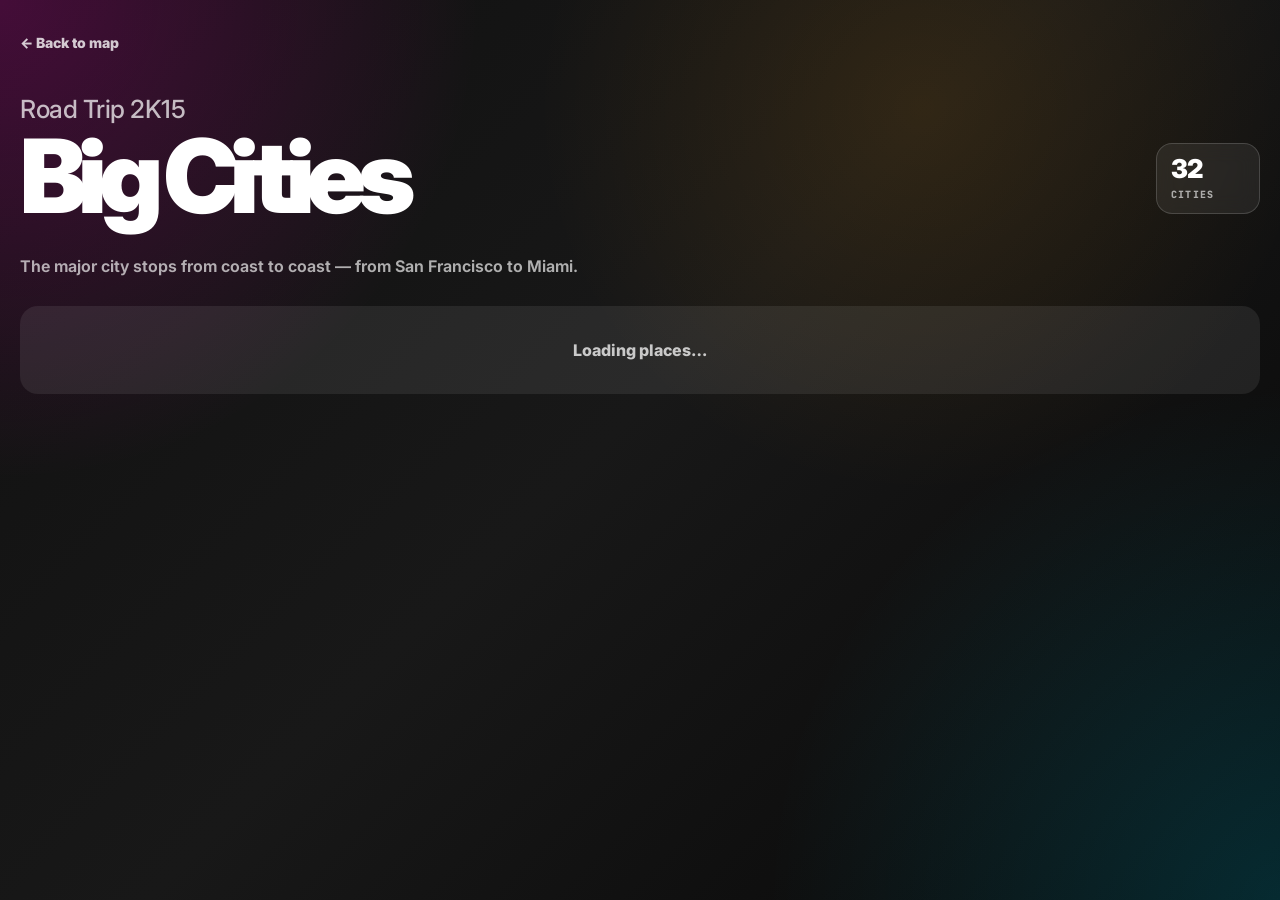
==== cities.html @ b06fc472 "Add files via upload" ====
<!DOCTYPE html>
<html lang="en">
<head>
  <meta charset="UTF-8" />
  <meta name="viewport" content="width=device-width, initial-scale=1.0" />

  <title>Big Cities · RT2K15</title>

  <link rel="preconnect" href="https://fonts.googleapis.com">
  <link rel="preconnect" href="https://fonts.gstatic.com" crossorigin>
  <link
    href="https://fonts.googleapis.com/css2?family=Inter:wght@400;500;600;700;800;900&family=JetBrains+Mono:wght@500;600;700;800&display=swap"
    rel="stylesheet"
  >

  <link rel="stylesheet" href="places.css" />
</head>

<body data-place-type="city" data-page-title="Big Cities">
  <div class="places-page">
    <header class="places-hero">
      <nav class="places-nav">
        <a class="back-link" href="index.html">← Back to map</a>
      </nav>

      <div class="places-hero-main">
        <div>
          <p class="eyebrow">Road Trip 2K15</p>
          <h1>Big Cities</h1>
        </div>

        <div class="places-summary" aria-label="Page summary">
          <div class="summary-card">
            <span class="summary-value" id="place-total">32</span>
            <span class="summary-label">Cities</span>
          </div>
        </div>
      </div>
    </header>

    <main class="places-main">
      <section class="places-intro">
        <p>
          The major city stops from coast to coast — from San Francisco to Miami.
        </p>
      </section>

      <section class="places-grid" id="places-grid" aria-live="polite">
        <div class="empty-state">Loading places…</div>
      </section>
    </main>
  </div>

  <div class="gallery-modal" id="gallery-modal" aria-hidden="true">
    <div class="gallery-backdrop" data-gallery-close></div>

    <section class="gallery-panel" role="dialog" aria-modal="true" aria-labelledby="gallery-title">
      <button class="gallery-close" type="button" data-gallery-close aria-label="Close gallery">×</button>

      <div class="gallery-image-wrap">
        <button class="gallery-arrow gallery-prev" type="button" id="gallery-prev" aria-label="Previous photo">‹</button>

        <div class="gallery-photo-frame">
          <img class="gallery-image" id="gallery-image" alt="" />
          <div class="gallery-placeholder" id="gallery-placeholder">
            <span>No photo found yet</span>
          </div>
        </div>

        <button class="gallery-arrow gallery-next" type="button" id="gallery-next" aria-label="Next photo">›</button>
      </div>

      <footer class="gallery-caption-bar">
        <div>
          <p class="gallery-kicker" id="gallery-meta">Road Trip 2K15</p>
          <h2 id="gallery-title">Place</h2>
          <p id="gallery-caption">Add photos to this folder to build the gallery.</p>
        </div>

        <div class="gallery-count" id="gallery-count">1 / 1</div>
      </footer>
    </section>
  </div>

  <script src="js/places.js"></script>
</body>
</html>
---- places.css ----
:root {
  --ink: #ffffff;
  --muted: rgba(255, 255, 255, 0.68);
  --soft: rgba(255, 255, 255, 0.10);
  --line: rgba(255, 255, 255, 0.16);
  --accent: #ff00c8;
  --accent-2: #00d9ff;
  --accent-3: #ff9d00;
  --panel: rgba(18, 18, 18, 0.82);
}

* {
  box-sizing: border-box;
}

html {
  scroll-behavior: smooth;
}

body {
  margin: 0;
  min-height: 100vh;
  font-family: "Inter", system-ui, -apple-system, BlinkMacSystemFont, sans-serif;
  color: var(--ink);
  background:
    radial-gradient(circle at top left, rgba(255, 0, 200, 0.22), transparent 30rem),
    radial-gradient(circle at bottom right, rgba(0, 217, 255, 0.17), transparent 32rem),
    radial-gradient(circle at 72% 12%, rgba(255, 157, 0, 0.11), transparent 24rem),
    linear-gradient(135deg, #101010 0%, #181818 48%, #070707 100%);
}

body.gallery-open {
  overflow: hidden;
}

.places-page {
  width: min(1240px, calc(100% - 40px));
  margin: 0 auto;
  padding: 24px 0 64px;
}

.places-hero {
  padding: 8px 0 22px;
}

.places-nav {
  margin-bottom: 42px;
}

.back-link {
  display: inline-flex;
  align-items: center;
  color: rgba(255, 255, 255, 0.78);
  text-decoration: none;
  font-size: 14px;
  font-weight: 850;
}

.back-link:hover {
  color: #fff;
}

.places-hero-main {
  display: flex;
  align-items: flex-end;
  justify-content: space-between;
  gap: 32px;
}

.eyebrow {
  margin: 0 0 8px;
  color: rgba(255, 255, 255, 0.72);
  font-size: clamp(17px, 2vw, 25px);
  font-weight: 500;
  letter-spacing: -0.02em;
}

.places-hero h1 {
  margin: 0;
  font-size: clamp(54px, 8vw, 104px);
  line-height: 0.86;
  letter-spacing: -0.085em;
  font-weight: 950;
}

.places-summary {
  display: flex;
  gap: 10px;
  flex: 0 0 auto;
  margin-bottom: 6px;
}

.summary-card {
  min-width: 104px;
  padding: 12px 14px;
  border: 1px solid rgba(255, 255, 255, 0.16);
  border-radius: 16px;
  background: rgba(255, 255, 255, 0.07);
  backdrop-filter: blur(10px);
}

.summary-value {
  display: block;
  font-size: 26px;
  line-height: 1;
  font-weight: 900;
  letter-spacing: -0.05em;
}

.summary-label {
  display: block;
  margin-top: 6px;
  font-family: "JetBrains Mono", monospace;
  font-size: 10px;
  font-weight: 800;
  letter-spacing: 0.12em;
  text-transform: uppercase;
  color: rgba(255, 255, 255, 0.62);
}

.places-main {
  margin-top: 12px;
}

.places-intro {
  max-width: 680px;
  margin: 0 0 24px;
}

.places-intro p {
  margin: 0;
  color: rgba(255, 255, 255, 0.66);
  font-size: 16px;
  line-height: 1.5;
  font-weight: 650;
}

.places-grid {
  display: grid;
  grid-template-columns: repeat(auto-fill, minmax(245px, 1fr));
  gap: 20px;
  padding-top: 4px;
}

.place-tile {
  position: relative;
  min-height: 270px;
  border: 1px solid rgba(255, 255, 255, 0.18);
  border-radius: 24px;
  overflow: hidden;
  color: #fff;
  background:
    radial-gradient(circle at 20% 18%, rgba(255, 255, 255, 0.16), transparent 24%),
    linear-gradient(135deg, rgba(255, 0, 200, 0.30), rgba(0, 217, 255, 0.16)),
    #151515;
  box-shadow:
    0 18px 45px rgba(0, 0, 0, 0.35),
    0 0 0 1px rgba(255, 255, 255, 0.04),
    inset 0 0 0 1px rgba(255, 255, 255, 0.08);
  cursor: pointer;
  transform: rotate(var(--tilt, 0deg));
  transition:
    transform 0.20s ease,
    box-shadow 0.20s ease,
    border-color 0.20s ease;
}

.place-tile:hover,
.place-tile:focus-visible {
  transform: rotate(0deg) translateY(-5px);
  border-color: rgba(255, 255, 255, 0.34);
  box-shadow:
    0 24px 60px rgba(0, 0, 0, 0.48),
    0 0 26px rgba(255, 0, 200, 0.16),
    0 0 34px rgba(0, 217, 255, 0.10);
  outline: none;
}

.place-tile::before {
  content: "";
  position: absolute;
  inset: 0;
  z-index: 1;
  background:
    linear-gradient(180deg, rgba(0, 0, 0, 0.03) 0%, rgba(0, 0, 0, 0.18) 42%, rgba(0, 0, 0, 0.82) 100%),
    radial-gradient(circle at top right, rgba(255, 255, 255, 0.18), transparent 35%);
  pointer-events: none;
}

.place-tile::after {
  content: "";
  position: absolute;
  inset: 0;
  z-index: 2;
  opacity: 0.16;
  background-image:
    linear-gradient(90deg, rgba(255, 255, 255, 0.08) 1px, transparent 1px),
    linear-gradient(0deg, rgba(255, 255, 255, 0.06) 1px, transparent 1px);
  background-size: 9px 9px;
  mix-blend-mode: overlay;
  pointer-events: none;
}

.place-tile-image {
  position: absolute;
  inset: 0;
  width: 100%;
  height: 100%;
  object-fit: cover;
  transform: scale(1.02);
  transition: transform 0.28s ease, opacity 0.2s ease;
}

.place-tile:hover .place-tile-image,
.place-tile:focus-visible .place-tile-image {
  transform: scale(1.08);
}

.place-tile-image.is-hidden {
  display: none;
}

.place-tile-content {
  position: relative;
  z-index: 3;
  min-height: 270px;
  display: flex;
  flex-direction: column;
  justify-content: flex-end;
  align-items: flex-start;
  padding: 18px;
  text-align: left;
}

.place-type-pill {
  position: absolute;
  top: 16px;
  left: 16px;
  display: inline-flex;
  align-items: center;
  min-height: 27px;
  border: 1px solid rgba(255, 255, 255, 0.28);
  border-radius: 999px;
  padding: 7px 10px 6px;
  font-family: "JetBrains Mono", monospace;
  font-size: 9px;
  font-weight: 900;
  letter-spacing: 0.12em;
  text-transform: uppercase;
  background: rgba(0, 0, 0, 0.34);
  backdrop-filter: blur(8px);
}

.place-photo-count {
  position: absolute;
  top: 16px;
  right: 16px;
  display: inline-flex;
  align-items: center;
  min-height: 27px;
  border-radius: 999px;
  padding: 7px 10px 6px;
  font-family: "JetBrains Mono", monospace;
  font-size: 9px;
  font-weight: 900;
  letter-spacing: 0.08em;
  text-transform: uppercase;
  background: rgba(255, 255, 255, 0.14);
  backdrop-filter: blur(8px);
}

.place-tile h2 {
  margin: 0;
  font-size: clamp(26px, 3.3vw, 38px);
  line-height: 0.92;
  letter-spacing: -0.075em;
  font-weight: 950;
  text-shadow: 0 2px 18px rgba(0, 0, 0, 0.34);
}

.place-location {
  margin: 10px 0 0;
  color: rgba(255, 255, 255, 0.74);
  font-size: 13px;
  line-height: 1.35;
  font-weight: 800;
}

.place-note {
  margin: 8px 0 0;
  max-width: 92%;
  color: rgba(255, 255, 255, 0.58);
  font-size: 12px;
  line-height: 1.35;
  font-weight: 700;
}

.empty-state {
  grid-column: 1 / -1;
  padding: 34px;
  border-radius: 18px;
  background: rgba(255, 255, 255, 0.08);
  color: rgba(255, 255, 255, 0.75);
  text-align: center;
  font-weight: 800;
}

.gallery-modal {
  position: fixed;
  inset: 0;
  z-index: 5000;
  display: none;
  align-items: center;
  justify-content: center;
  padding: 22px;
}

.gallery-modal.open {
  display: flex;
}

.gallery-backdrop {
  position: absolute;
  inset: 0;
  background:
    radial-gradient(circle at top left, rgba(255, 0, 200, 0.18), transparent 28rem),
    radial-gradient(circle at bottom right, rgba(0, 217, 255, 0.14), transparent 30rem),
    rgba(0, 0, 0, 0.86);
  backdrop-filter: blur(14px);
}

.gallery-panel {
  position: relative;
  z-index: 1;
  width: min(1120px, 100%);
  max-height: calc(100dvh - 44px);
  border: 1px solid rgba(255, 255, 255, 0.18);
  border-radius: 26px;
  overflow: hidden;
  background: rgba(13, 13, 13, 0.90);
  box-shadow:
    0 28px 90px rgba(0, 0, 0, 0.60),
    0 0 40px rgba(255, 0, 200, 0.12),
    0 0 42px rgba(0, 217, 255, 0.08);
}

.gallery-close {
  position: absolute;
  top: 14px;
  right: 14px;
  z-index: 5;
  width: 42px;
  height: 42px;
  border: 1px solid rgba(255, 255, 255, 0.22);
  border-radius: 999px;
  background: rgba(0, 0, 0, 0.42);
  color: #fff;
  font-size: 30px;
  line-height: 1;
  cursor: pointer;
  backdrop-filter: blur(8px);
}

.gallery-close:hover {
  background: var(--accent);
  border-color: var(--accent);
}

.gallery-image-wrap {
  position: relative;
  min-height: min(68dvh, 720px);
  display: grid;
  grid-template-columns: 72px minmax(0, 1fr) 72px;
  align-items: center;
  background:
    radial-gradient(circle at 30% 20%, rgba(255, 255, 255, 0.07), transparent 30%),
    #050505;
}

.gallery-photo-frame {
  position: relative;
  width: 100%;
  height: min(68dvh, 720px);
  display: flex;
  align-items: center;
  justify-content: center;
  overflow: hidden;
}

.gallery-image {
  max-width: 100%;
  max-height: 100%;
  width: auto;
  height: auto;
  object-fit: contain;
  display: block;
}

.gallery-image.is-hidden {
  display: none;
}

.gallery-placeholder {
  position: absolute;
  inset: 18px;
  display: none;
  align-items: center;
  justify-content: center;
  border: 1px dashed rgba(255, 255, 255, 0.22);
  border-radius: 20px;
  color: rgba(255, 255, 255, 0.58);
  font-weight: 900;
  text-align: center;
  background:
    radial-gradient(circle at 20% 20%, rgba(255, 0, 200, 0.16), transparent 28%),
    radial-gradient(circle at 80% 80%, rgba(0, 217, 255, 0.14), transparent 28%),
    rgba(255, 255, 255, 0.04);
}

.gallery-placeholder.show {
  display: flex;
}

.gallery-arrow {
  position: relative;
  z-index: 3;
  justify-self: center;
  width: 46px;
  height: 46px;
  border: 1px solid rgba(255, 255, 255, 0.20);
  border-radius: 999px;
  background: rgba(255, 255, 255, 0.08);
  color: #fff;
  font-size: 42px;
  line-height: 0.8;
  cursor: pointer;
  backdrop-filter: blur(8px);
}

.gallery-arrow:hover {
  background: rgba(255, 255, 255, 0.18);
}

.gallery-arrow:disabled {
  opacity: 0.24;
  cursor: default;
}

.gallery-caption-bar {
  display: flex;
  justify-content: space-between;
  gap: 22px;
  padding: 18px 22px 20px;
  border-top: 1px solid rgba(255, 255, 255, 0.12);
  background:
    linear-gradient(90deg, rgba(255, 0, 200, 0.08), rgba(0, 217, 255, 0.06)),
    rgba(255, 255, 255, 0.045);
}

.gallery-kicker {
  margin: 0 0 6px;
  font-family: "JetBrains Mono", monospace;
  color: rgba(255, 255, 255, 0.52);
  font-size: 10px;
  font-weight: 900;
  letter-spacing: 0.12em;
  text-transform: uppercase;
}

.gallery-caption-bar h2 {
  margin: 0;
  font-size: clamp(28px, 4vw, 46px);
  line-height: 0.92;
  letter-spacing: -0.075em;
  font-weight: 950;
}

.gallery-caption-bar p:last-child {
  margin: 9px 0 0;
  color: rgba(255, 255, 255, 0.66);
  font-size: 14px;
  line-height: 1.4;
  font-weight: 700;
}

.gallery-count {
  flex: 0 0 auto;
  align-self: flex-start;
  border: 1px solid rgba(255, 255, 255, 0.18);
  border-radius: 999px;
  padding: 9px 12px;
  font-family: "JetBrains Mono", monospace;
  font-size: 11px;
  font-weight: 900;
  color: rgba(255, 255, 255, 0.72);
  background: rgba(255, 255, 255, 0.06);
}

@media (max-width: 820px) {
  .places-page {
    width: calc(100% - 24px);
    padding: 18px 0 44px;
  }

  .places-hero {
    padding-top: 4px;
    padding-bottom: 14px;
  }

  .places-nav {
    margin-bottom: 34px;
  }

  .places-hero-main {
    display: block;
  }

  .eyebrow {
    margin-bottom: 6px;
    font-size: 20px;
  }

  .places-hero h1 {
    font-size: 50px;
    line-height: 0.88;
    letter-spacing: -0.085em;
  }

  .places-summary {
    margin-top: 14px;
    margin-bottom: 0;
  }

  .summary-card {
    min-width: 82px;
    padding: 9px 11px;
    border-radius: 13px;
  }

  .summary-value {
    font-size: 23px;
  }

  .summary-label {
    margin-top: 5px;
    font-size: 9px;
  }

  .places-intro {
    margin-bottom: 18px;
  }

  .places-intro p {
    font-size: 14px;
  }

  .places-grid {
    grid-template-columns: 1fr;
    gap: 16px;
  }

  .place-tile {
    min-height: 230px;
    border-radius: 20px;
    transform: none !important;
  }

  .place-tile:hover,
  .place-tile:focus-visible {
    transform: translateY(-3px) !important;
  }

  .place-tile-content {
    min-height: 230px;
    padding: 16px;
  }

  .place-tile h2 {
    font-size: 34px;
  }

  .gallery-modal {
    padding: 10px;
  }

  .gallery-panel {
    max-height: calc(100dvh - 20px);
    border-radius: 20px;
  }

  .gallery-image-wrap {
    min-height: 60dvh;
    grid-template-columns: 48px minmax(0, 1fr) 48px;
  }

  .gallery-photo-frame {
    height: 60dvh;
  }

  .gallery-arrow {
    width: 38px;
    height: 38px;
    font-size: 34px;
  }

  .gallery-close {
    top: 10px;
    right: 10px;
    width: 38px;
    height: 38px;
    font-size: 28px;
  }

  .gallery-caption-bar {
    padding: 15px 16px 17px;
  }

  .gallery-caption-bar h2 {
    font-size: 32px;
  }

  .gallery-caption-bar p:last-child {
    font-size: 13px;
  }
}
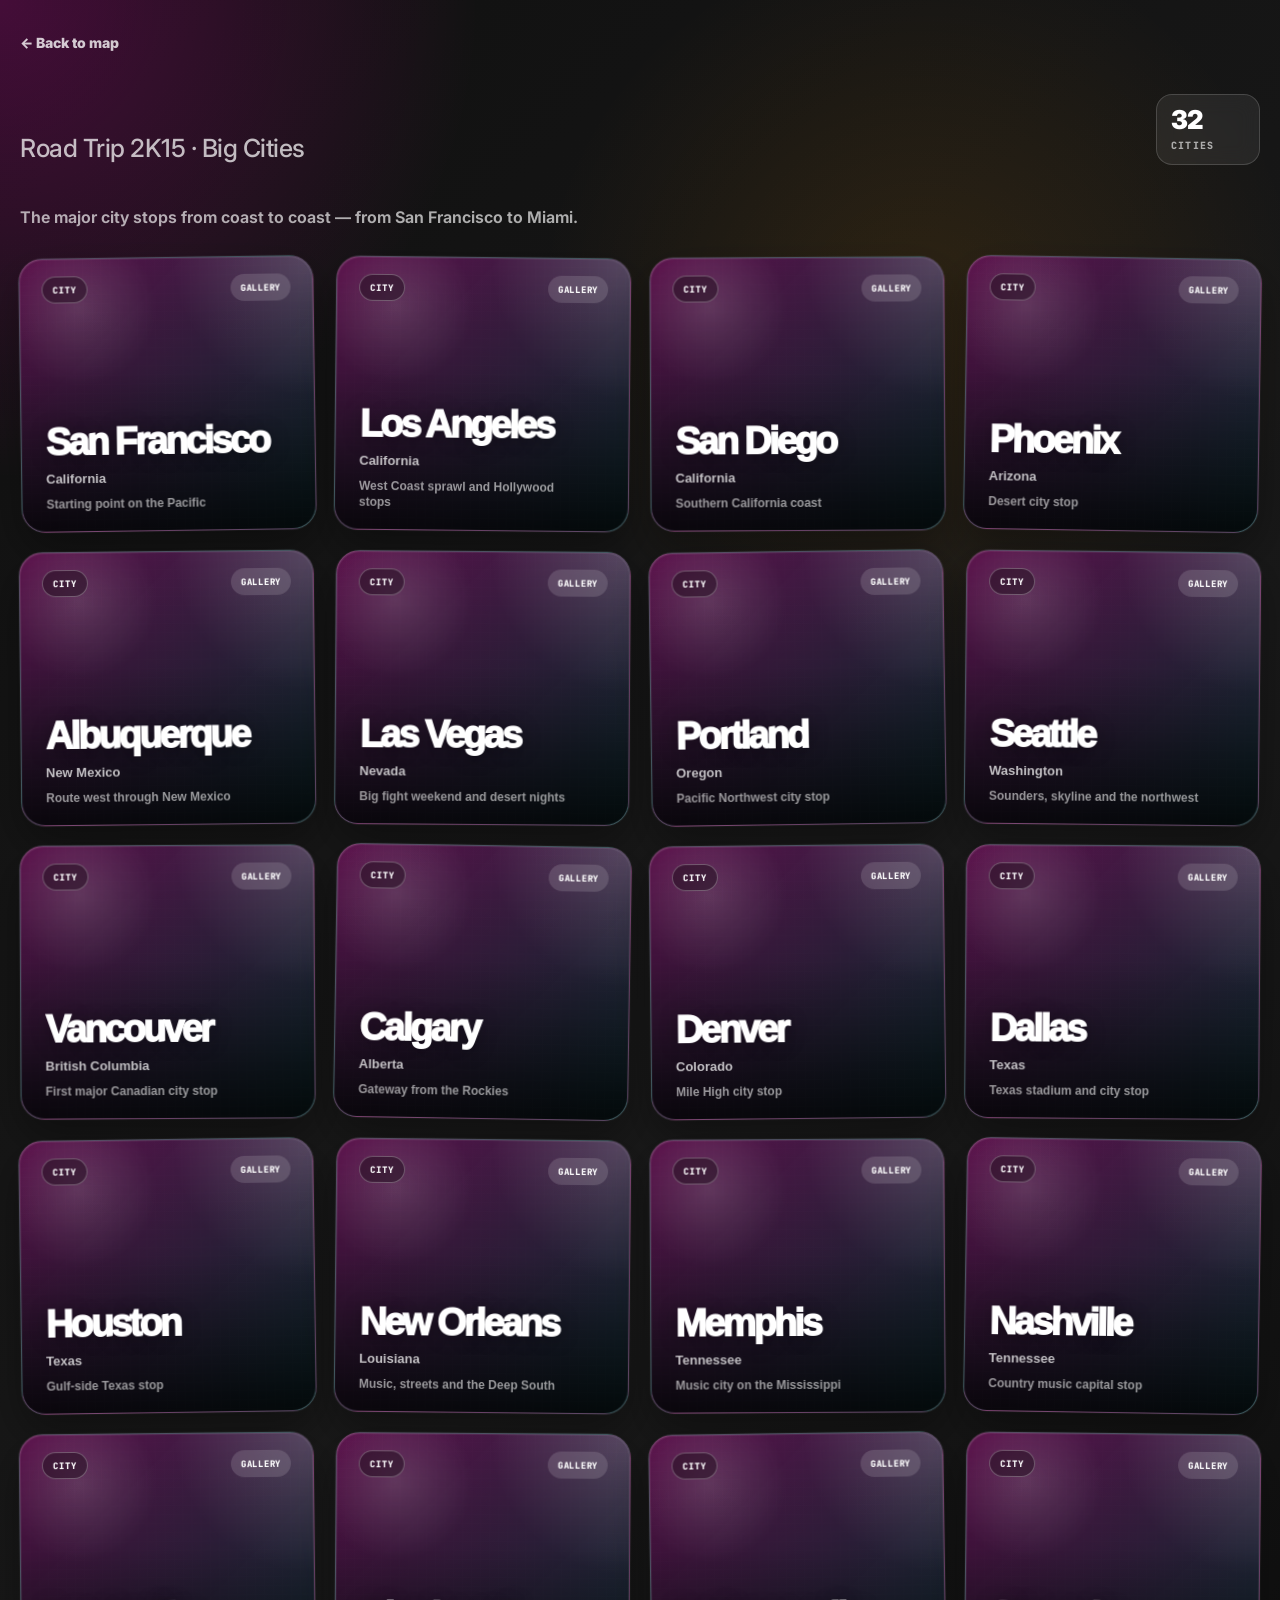
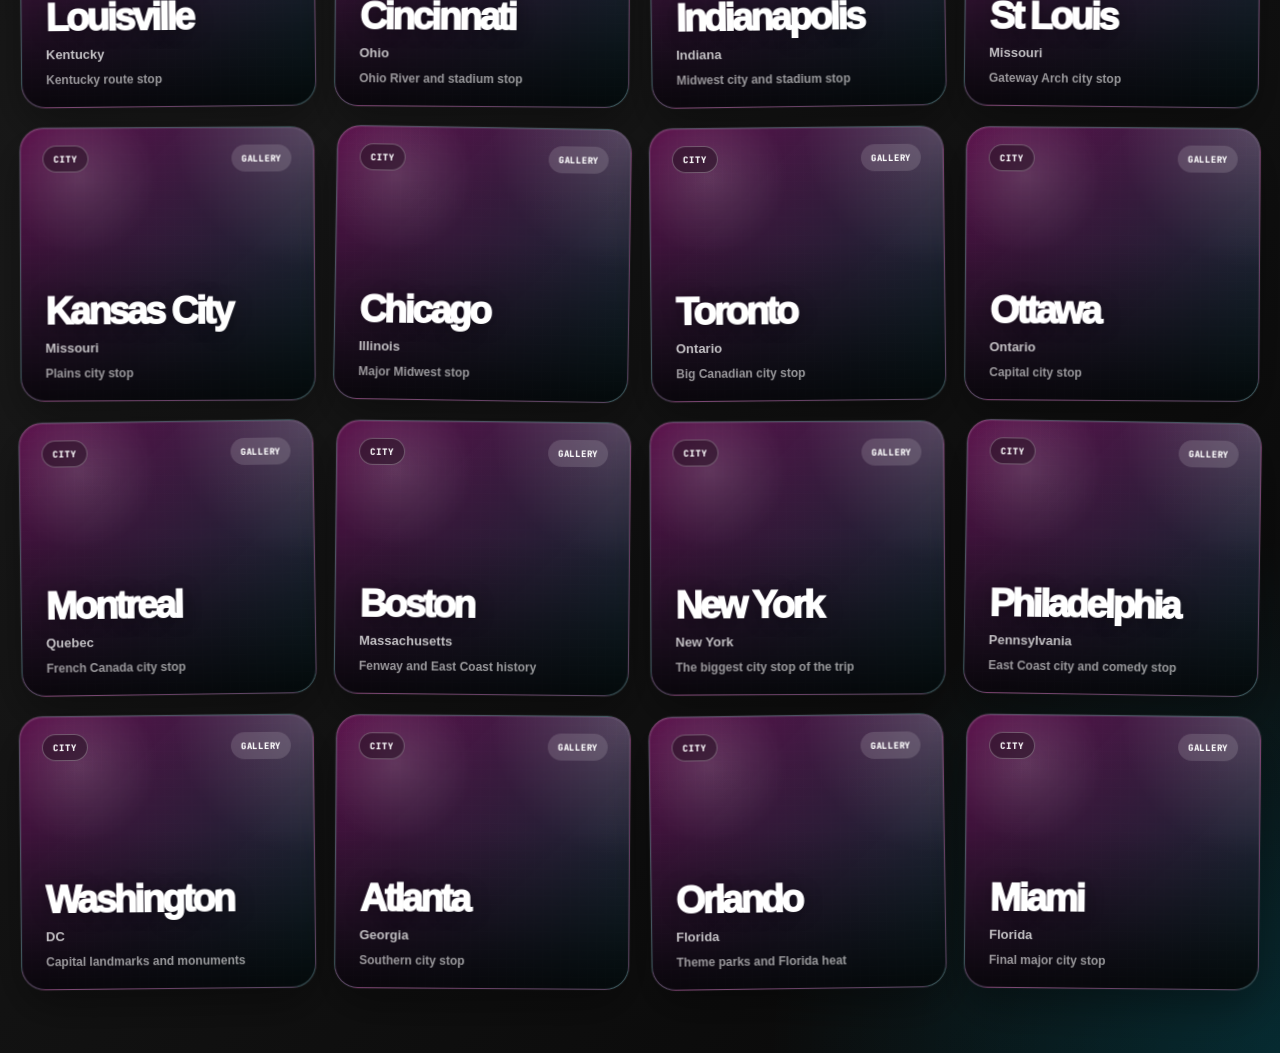
==== commit 8370ff4a: "Update cities.html" ====
--- a/cities.html
+++ b/cities.html
@@ -24,10 +24,9 @@
       </nav>
 
       <div class="places-hero-main">
-        <div>
-          <p class="eyebrow">Road Trip 2K15</p>
-          <h1>Big Cities</h1>
-        </div>
+<div>
+  <p class="eyebrow compact-page-title">Road Trip 2K15 · Big Cities</p>
+</div>
 
         <div class="places-summary" aria-label="Page summary">
           <div class="summary-card">
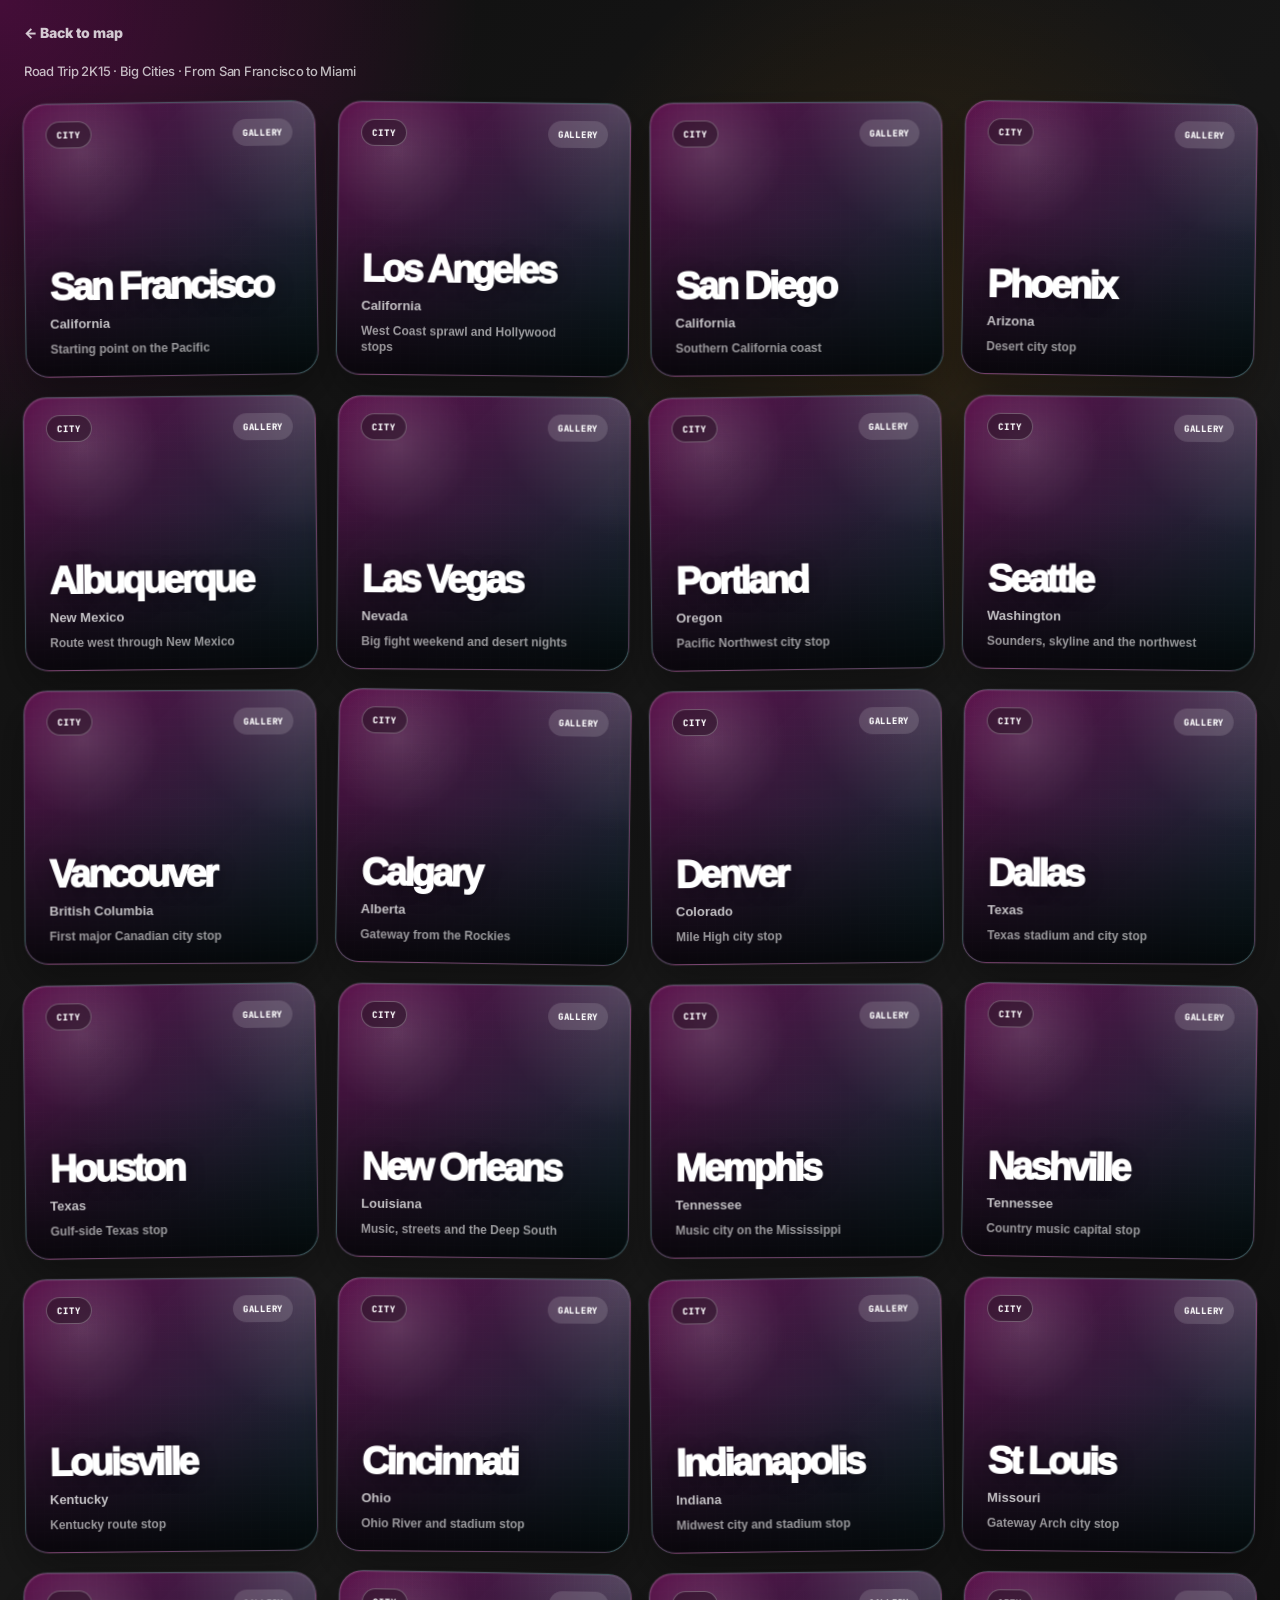
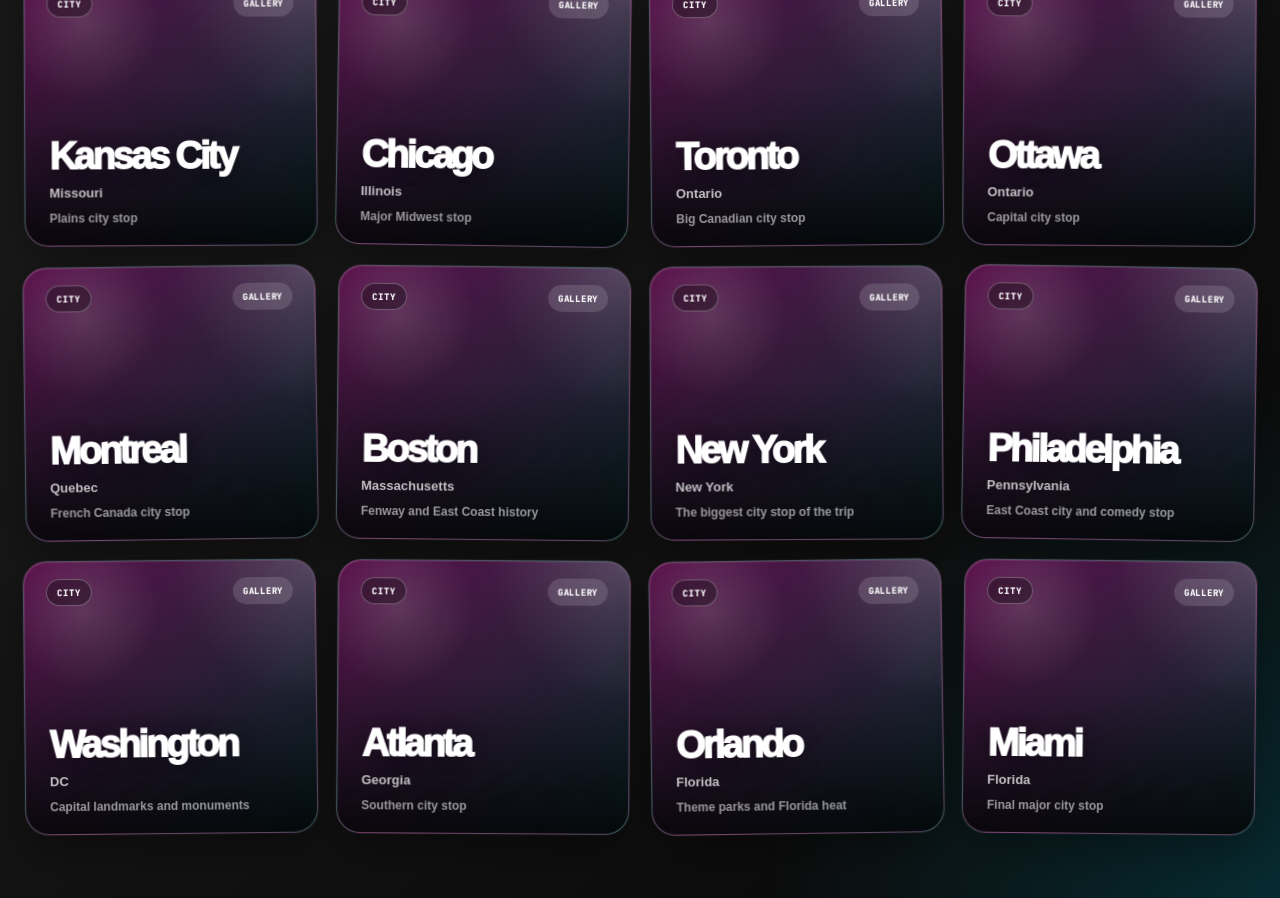
==== commit 695f5ed1: "Update cities.html" ====
--- a/cities.html
+++ b/cities.html
@@ -25,7 +25,9 @@
 
       <div class="places-hero-main">
 <div>
-  <p class="eyebrow compact-page-title">Road Trip 2K15 · Big Cities</p>
+<p class="eyebrow compact-page-title">
+  Road Trip 2K15 · Big Cities · From San Francisco to Miami
+</p>
 </div>
 
         <div class="places-summary" aria-label="Page summary">
@@ -38,12 +40,6 @@
     </header>
 
     <main class="places-main">
-      <section class="places-intro">
-        <p>
-          The major city stops from coast to coast — from San Francisco to Miami.
-        </p>
-      </section>
-
       <section class="places-grid" id="places-grid" aria-live="polite">
         <div class="empty-state">Loading places…</div>
       </section>
--- a/places.css
+++ b/places.css
@@ -623,3 +623,54 @@
     font-size: 13px;
   }
 }
+
+/* Places pages: compact desktop header so tiles start higher */
+
+@media (min-width: 701px) {
+  .places-page {
+    width: min(1260px, calc(100% - 48px));
+    padding-top: 22px;
+  }
+
+  .places-hero {
+    padding: 0 0 10px;
+  }
+
+  .places-nav {
+    margin-bottom: 22px;
+  }
+
+  .places-hero-main {
+    align-items: center;
+  }
+
+  .compact-page-title {
+    font-size: 13px;
+    line-height: 1.2;
+  }
+
+  /* The 13 places / 32 cities box is now clutter */
+  .places-summary {
+    display: none;
+  }
+
+  .places-main {
+    margin-top: 0;
+  }
+
+  .places-intro {
+    margin: 0 0 18px;
+    max-width: none;
+  }
+
+  .places-intro p {
+    font-size: 14px;
+    line-height: 1.35;
+    font-weight: 700;
+    color: rgba(255,255,255,0.62);
+  }
+
+  .place-grid {
+    gap: 18px;
+  }
+}
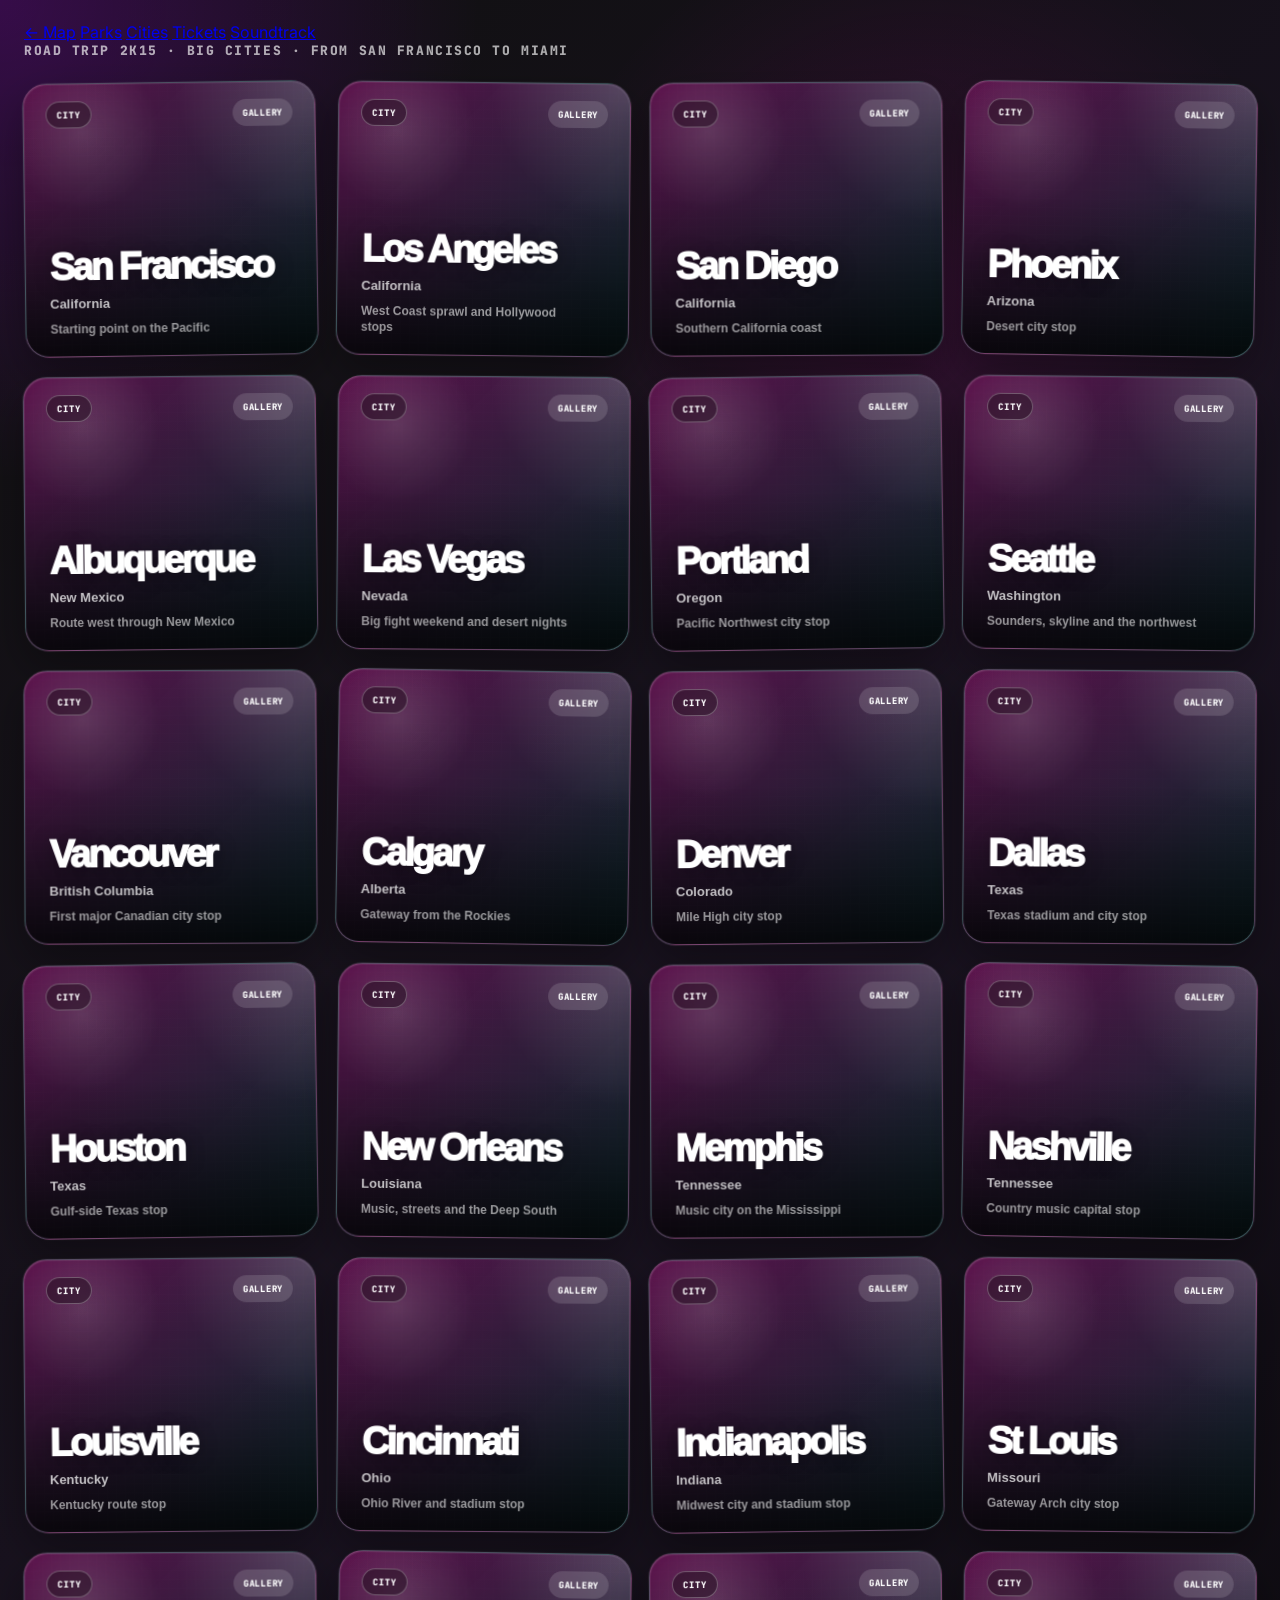
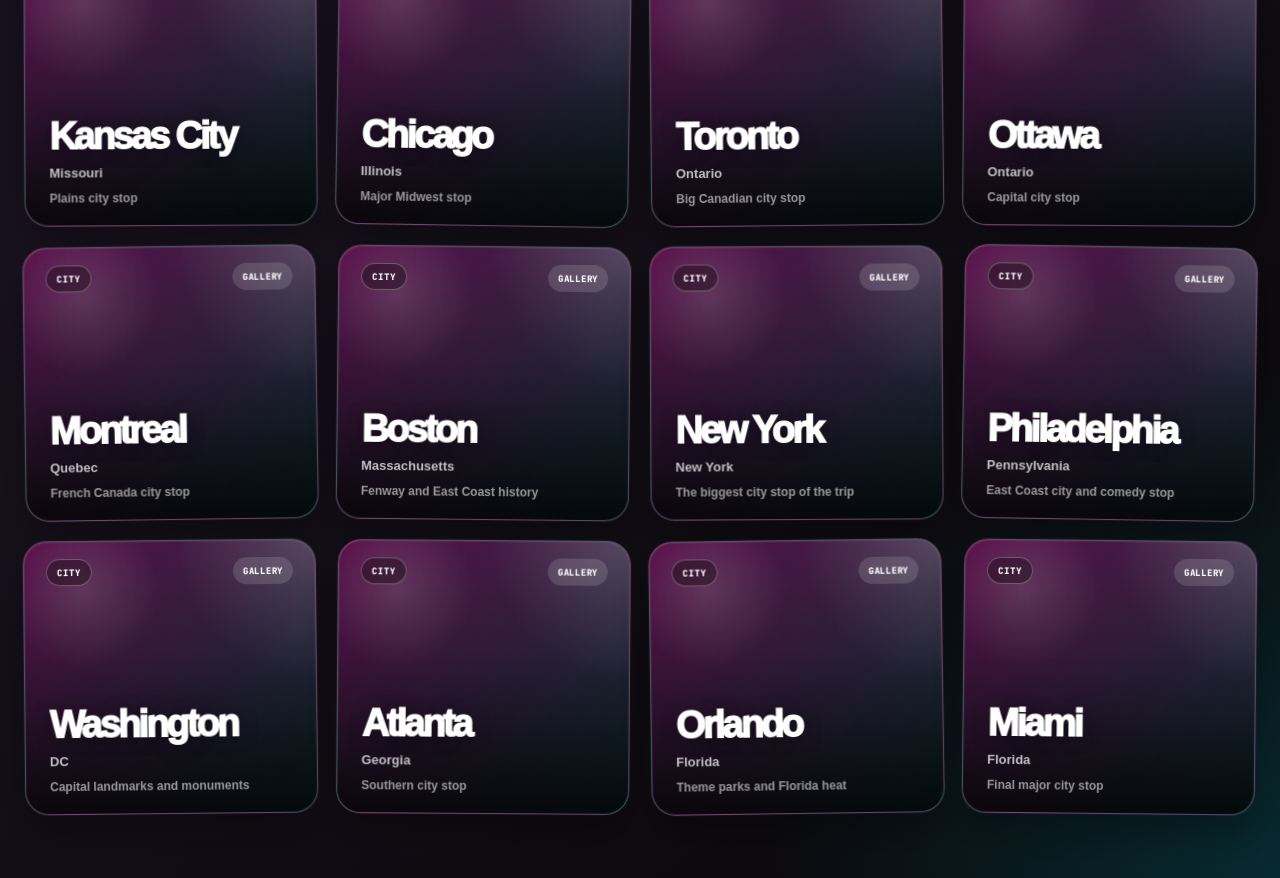
==== commit 8a73ea4f: "Update cities.html" ====
--- a/cities.html
+++ b/cities.html
@@ -19,9 +19,13 @@
 <body data-place-type="city" data-page-title="Big Cities">
   <div class="places-page">
     <header class="places-hero">
-      <nav class="places-nav">
-        <a class="back-link" href="index.html">← Back to map</a>
-      </nav>
+<nav class="section-nav" aria-label="Road Trip sections">
+  <a class="section-nav-link" href="index.html">← Map</a>
+  <a class="section-nav-link" href="parks.html">Parks</a>
+  <a class="section-nav-link active" href="cities.html">Cities</a>
+  <a class="section-nav-link" href="events.html">Tickets</a>
+  <a class="section-nav-link" href="soundtrack.html">Soundtrack</a>
+</nav>
 
       <div class="places-hero-main">
 <div>
--- a/places.css
+++ b/places.css
@@ -674,3 +674,134 @@
     gap: 18px;
   }
 }
+
+/* Places pages: single-line compact header */
+
+.places-intro {
+  display: none;
+}
+
+.compact-page-title {
+  max-width: 100%;
+  margin: 0 0 14px;
+  font-family: "JetBrains Mono", monospace;
+  font-size: 13px;
+  font-weight: 900;
+  letter-spacing: 0.12em;
+  line-height: 1.35;
+  text-transform: uppercase;
+  color: rgba(255,255,255,0.66);
+}
+
+@media (min-width: 701px) {
+  .places-nav {
+    margin-bottom: 24px;
+  }
+
+  .places-hero {
+    padding-bottom: 4px;
+  }
+
+  .places-main {
+    margin-top: 0;
+  }
+
+  .place-grid {
+    margin-top: 0;
+  }
+}
+
+@media (max-width: 700px) {
+  .compact-page-title {
+    font-size: 10px;
+    letter-spacing: 0.1em;
+  }
+}
+
+/* Page-specific colour themes */
+
+/* Parks & Nature: green / earthy theme */
+body[data-place-type="park"],
+body[data-page="parks"] {
+  --accent: #27e36f;
+  --accent-2: #9cff6a;
+  --accent-3: #f0c85a;
+
+  background:
+    radial-gradient(circle at top left, rgba(39, 227, 111, 0.24), transparent 30rem),
+    radial-gradient(circle at bottom right, rgba(156, 255, 106, 0.16), transparent 32rem),
+    radial-gradient(circle at 72% 12%, rgba(240, 200, 90, 0.10), transparent 24rem),
+    linear-gradient(135deg, #07120b 0%, #122016 48%, #050805 100%);
+}
+
+body[data-place-type="park"] .place-tile,
+body[data-page="parks"] .place-tile {
+  background:
+    radial-gradient(circle at 20% 18%, rgba(255, 255, 255, 0.14), transparent 24%),
+    linear-gradient(135deg, rgba(39, 227, 111, 0.28), rgba(156, 255, 106, 0.14)),
+    #101810;
+}
+
+body[data-place-type="park"] .place-tile:hover,
+body[data-place-type="park"] .place-tile:focus-visible,
+body[data-page="parks"] .place-tile:hover,
+body[data-page="parks"] .place-tile:focus-visible {
+  box-shadow:
+    0 24px 60px rgba(0, 0, 0, 0.48),
+    0 0 26px rgba(39, 227, 111, 0.18),
+    0 0 34px rgba(156, 255, 106, 0.12);
+}
+
+body[data-place-type="park"] .place-type-pill,
+body[data-page="parks"] .place-type-pill {
+  border-color: rgba(156, 255, 106, 0.32);
+  background: rgba(10, 54, 24, 0.46);
+}
+
+body[data-place-type="park"] .gallery-backdrop,
+body[data-page="parks"] .gallery-backdrop {
+  background:
+    radial-gradient(circle at top left, rgba(39, 227, 111, 0.18), transparent 28rem),
+    radial-gradient(circle at bottom right, rgba(156, 255, 106, 0.13), transparent 30rem),
+    rgba(0, 0, 0, 0.86);
+}
+
+body[data-place-type="park"] .gallery-panel,
+body[data-page="parks"] .gallery-panel {
+  box-shadow:
+    0 28px 90px rgba(0, 0, 0, 0.60),
+    0 0 40px rgba(39, 227, 111, 0.13),
+    0 0 42px rgba(156, 255, 106, 0.08);
+}
+
+body[data-place-type="park"] .gallery-close:hover,
+body[data-page="parks"] .gallery-close:hover {
+  background: #27e36f;
+  border-color: #27e36f;
+  color: #07120b;
+}
+
+
+/* Big Cities: keep purple / neon city theme */
+body[data-place-type="city"],
+body[data-page="cities"] {
+  --accent: #b000ff;
+  --accent-2: #00d9ff;
+  --accent-3: #ff00c8;
+
+  background:
+    radial-gradient(circle at top left, rgba(176, 0, 255, 0.24), transparent 30rem),
+    radial-gradient(circle at bottom right, rgba(0, 217, 255, 0.17), transparent 32rem),
+    radial-gradient(circle at 72% 12%, rgba(255, 0, 200, 0.12), transparent 24rem),
+    linear-gradient(135deg, #101010 0%, #18111f 48%, #070707 100%);
+}
+
+body[data-place-type="city"] .place-tile:hover,
+body[data-place-type="city"] .place-tile:focus-visible,
+body[data-page="cities"] .place-tile:hover,
+body[data-page="cities"] .place-tile:focus-visible {
+  box-shadow:
+    0 24px 60px rgba(0, 0, 0, 0.48),
+    0 0 26px rgba(176, 0, 255, 0.18),
+    0 0 34px rgba(0, 217, 255, 0.10);
+}
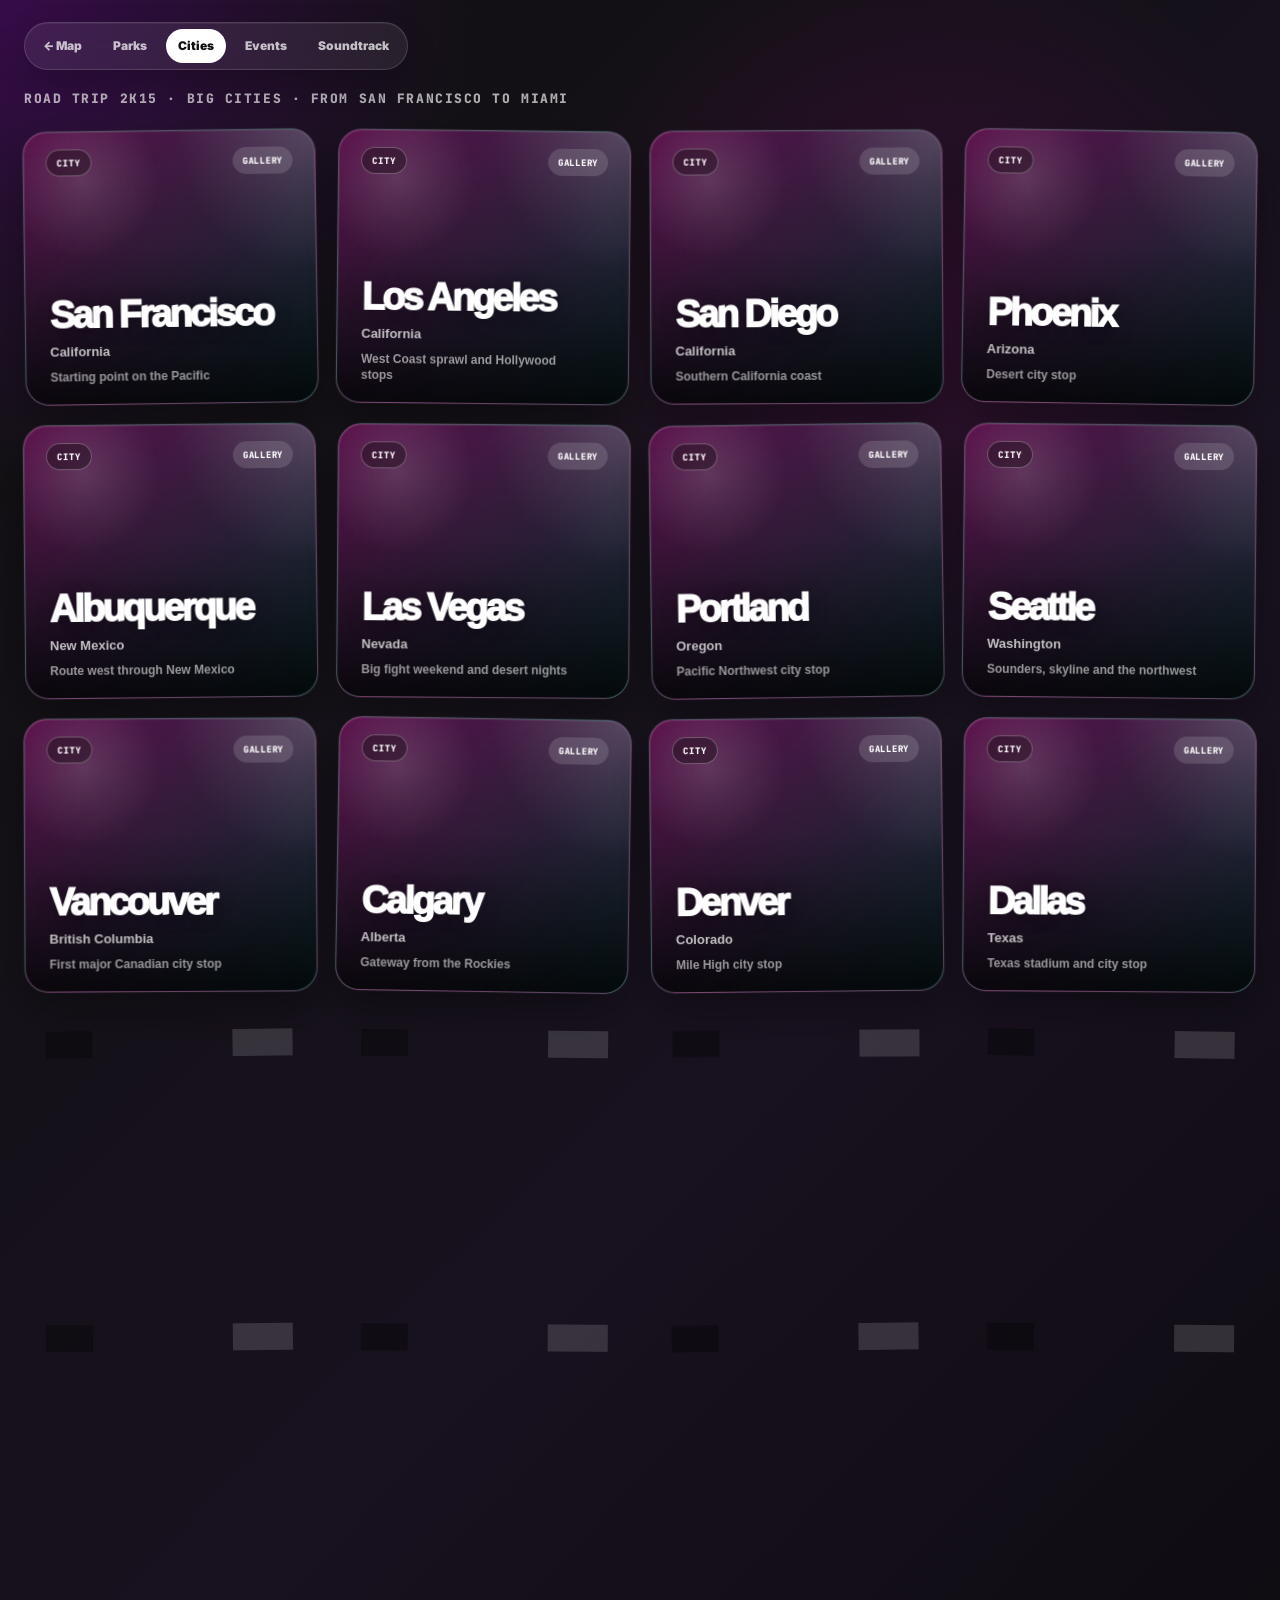
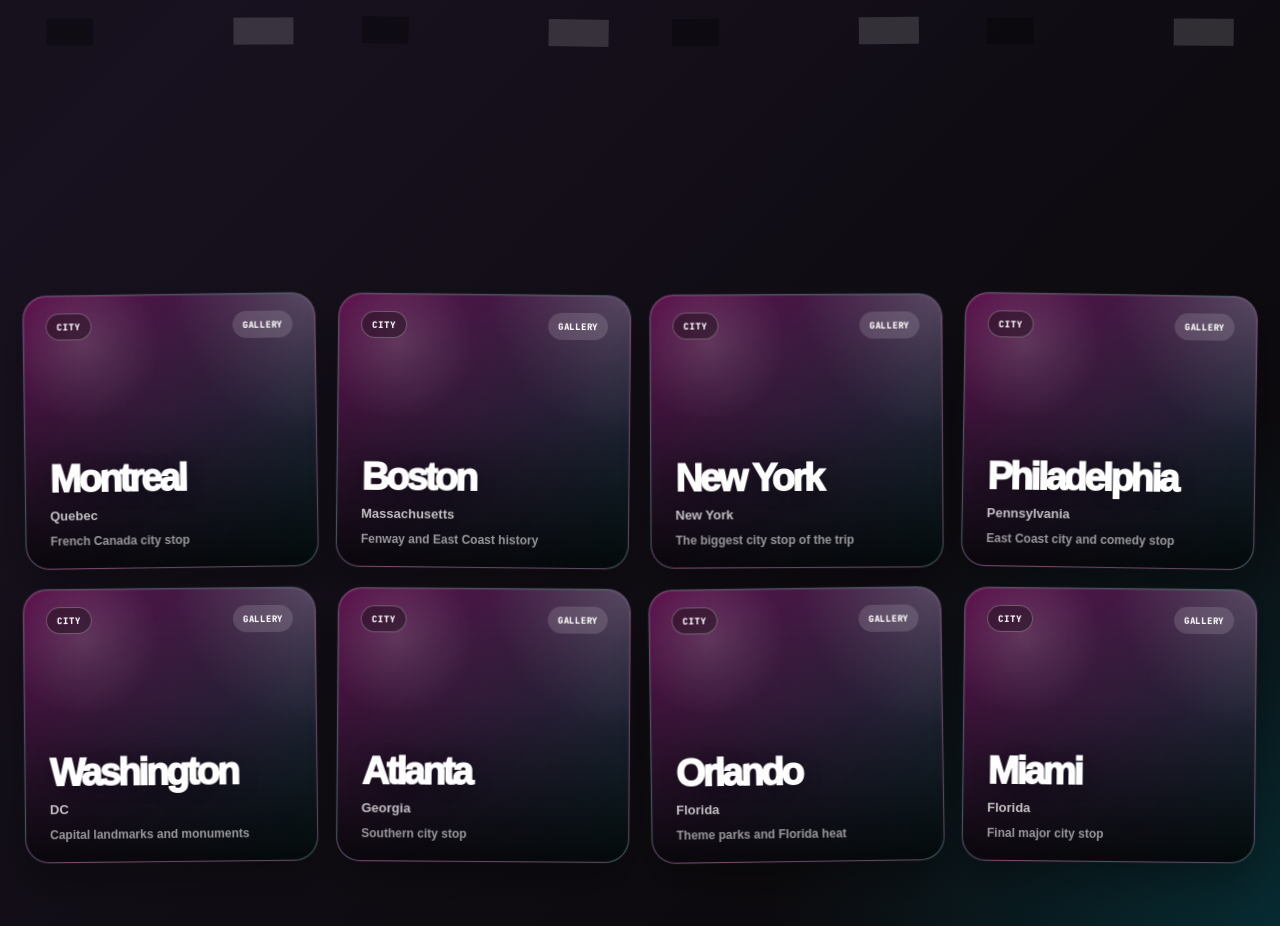
==== commit 0815c6df: "Update cities.html" ====
--- a/cities.html
+++ b/cities.html
@@ -23,7 +23,7 @@
   <a class="section-nav-link" href="index.html">← Map</a>
   <a class="section-nav-link" href="parks.html">Parks</a>
   <a class="section-nav-link active" href="cities.html">Cities</a>
-  <a class="section-nav-link" href="events.html">Tickets</a>
+  <a class="section-nav-link" href="events.html">Events</a>
   <a class="section-nav-link" href="soundtrack.html">Soundtrack</a>
 </nav>
 
--- a/places.css
+++ b/places.css
@@ -805,3 +805,77 @@
     0 0 26px rgba(176, 0, 255, 0.18),
     0 0 34px rgba(0, 217, 255, 0.10);
 }
+
+/* Slim cross-page section nav */
+
+.section-nav {
+  display: inline-flex;
+  align-items: center;
+  gap: 7px;
+  max-width: 100%;
+  margin-bottom: 20px;
+  padding: 6px;
+  border: 1px solid rgba(255,255,255,0.14);
+  border-radius: 999px;
+  background: rgba(255,255,255,0.075);
+  backdrop-filter: blur(12px);
+  box-shadow:
+    0 12px 32px rgba(0,0,0,0.20),
+    inset 0 1px 0 rgba(255,255,255,0.06);
+}
+
+.section-nav-link {
+  display: inline-flex;
+  align-items: center;
+  justify-content: center;
+  min-height: 34px;
+  padding: 8px 12px;
+  border-radius: 999px;
+  color: rgba(255,255,255,0.72);
+  text-decoration: none;
+  font-size: 12px;
+  font-weight: 900;
+  line-height: 1;
+  white-space: nowrap;
+}
+
+.section-nav-link:hover {
+  color: #fff;
+  background: rgba(255,255,255,0.10);
+}
+
+.section-nav-link.active {
+  color: #111;
+  background: #fff;
+}
+
+/* remove old back-link spacing if still present */
+.events-nav,
+.places-nav,
+.soundtrack-nav {
+  margin-bottom: 0;
+}
+
+@media (max-width: 700px) {
+  .section-nav {
+    display: flex;
+    width: 100%;
+    overflow-x: auto;
+    flex-wrap: nowrap;
+    gap: 6px;
+    margin-bottom: 18px;
+    padding: 6px;
+    scrollbar-width: none;
+  }
+
+  .section-nav::-webkit-scrollbar {
+    display: none;
+  }
+
+  .section-nav-link {
+    flex: 0 0 auto;
+    min-height: 34px;
+    padding: 8px 11px;
+    font-size: 11px;
+  }
+}
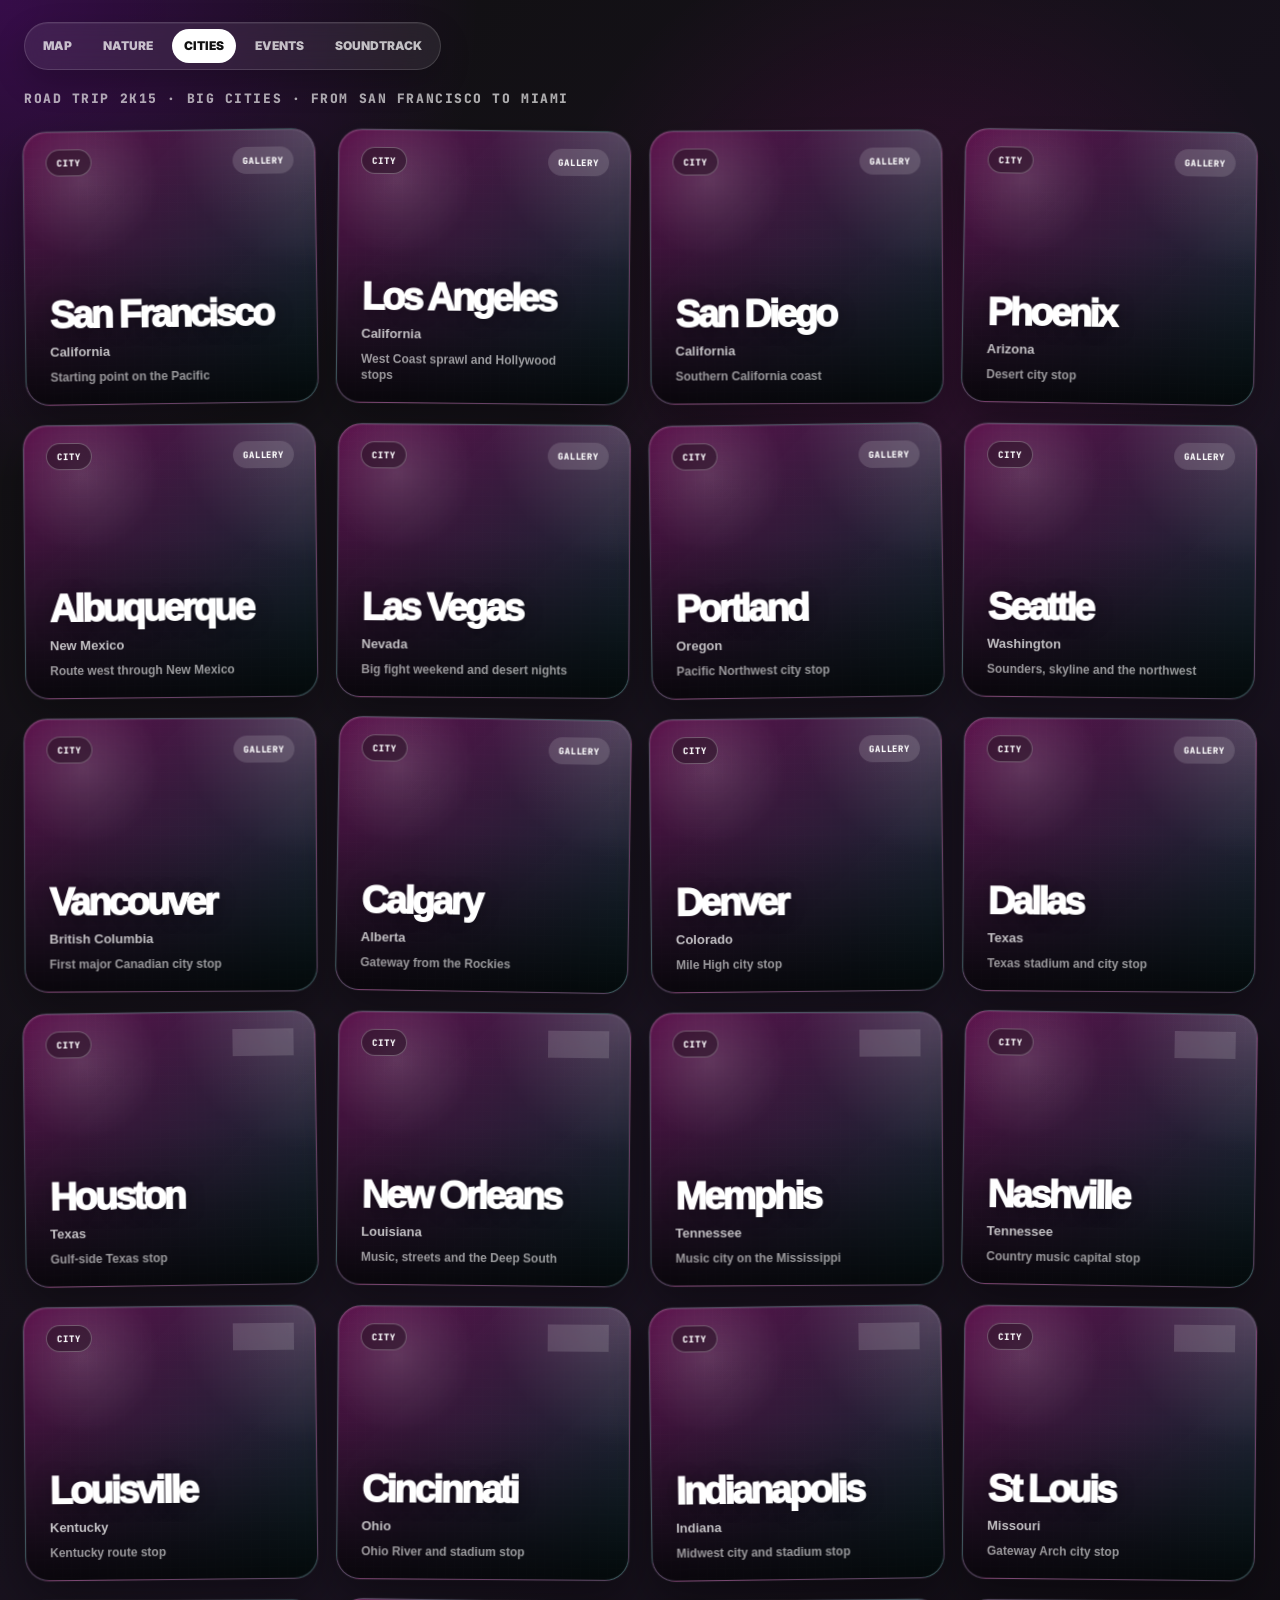
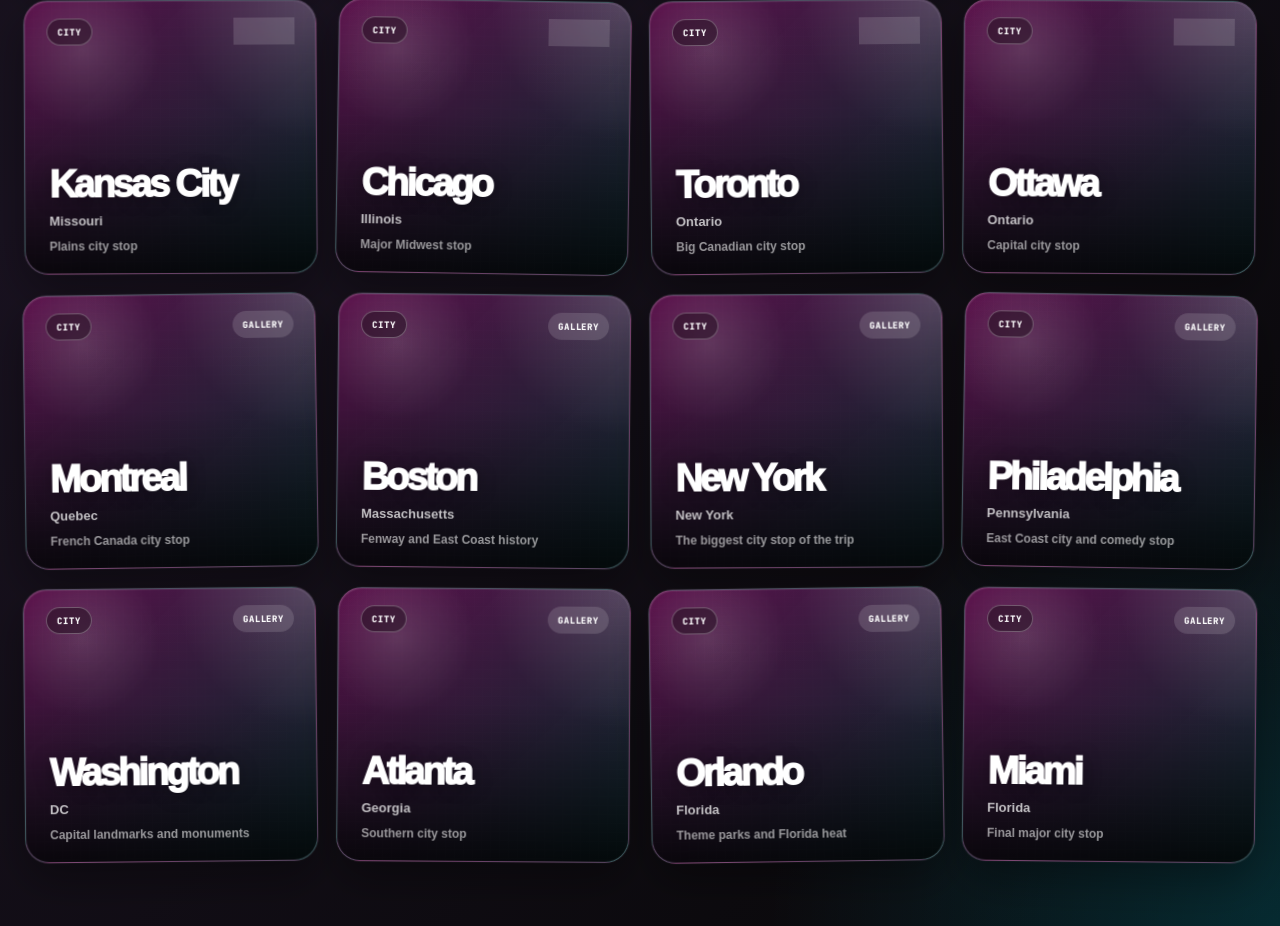
==== commit 0fbf76be: "Update cities.html" ====
--- a/cities.html
+++ b/cities.html
@@ -20,11 +20,11 @@
   <div class="places-page">
     <header class="places-hero">
 <nav class="section-nav" aria-label="Road Trip sections">
-  <a class="section-nav-link" href="index.html">← Map</a>
-  <a class="section-nav-link" href="parks.html">Parks</a>
-  <a class="section-nav-link active" href="cities.html">Cities</a>
-  <a class="section-nav-link" href="events.html">Events</a>
-  <a class="section-nav-link" href="soundtrack.html">Soundtrack</a>
+  <a class="section-nav-link" href="index.html">MAP</a>
+  <a class="section-nav-link" href="parks.html">NATURE</a>
+  <a class="section-nav-link active" href="cities.html">CITIES</a>
+  <a class="section-nav-link" href="events.html">EVENTS</a>
+  <a class="section-nav-link" href="soundtrack.html">SOUNDTRACK</a>
 </nav>
 
       <div class="places-hero-main">
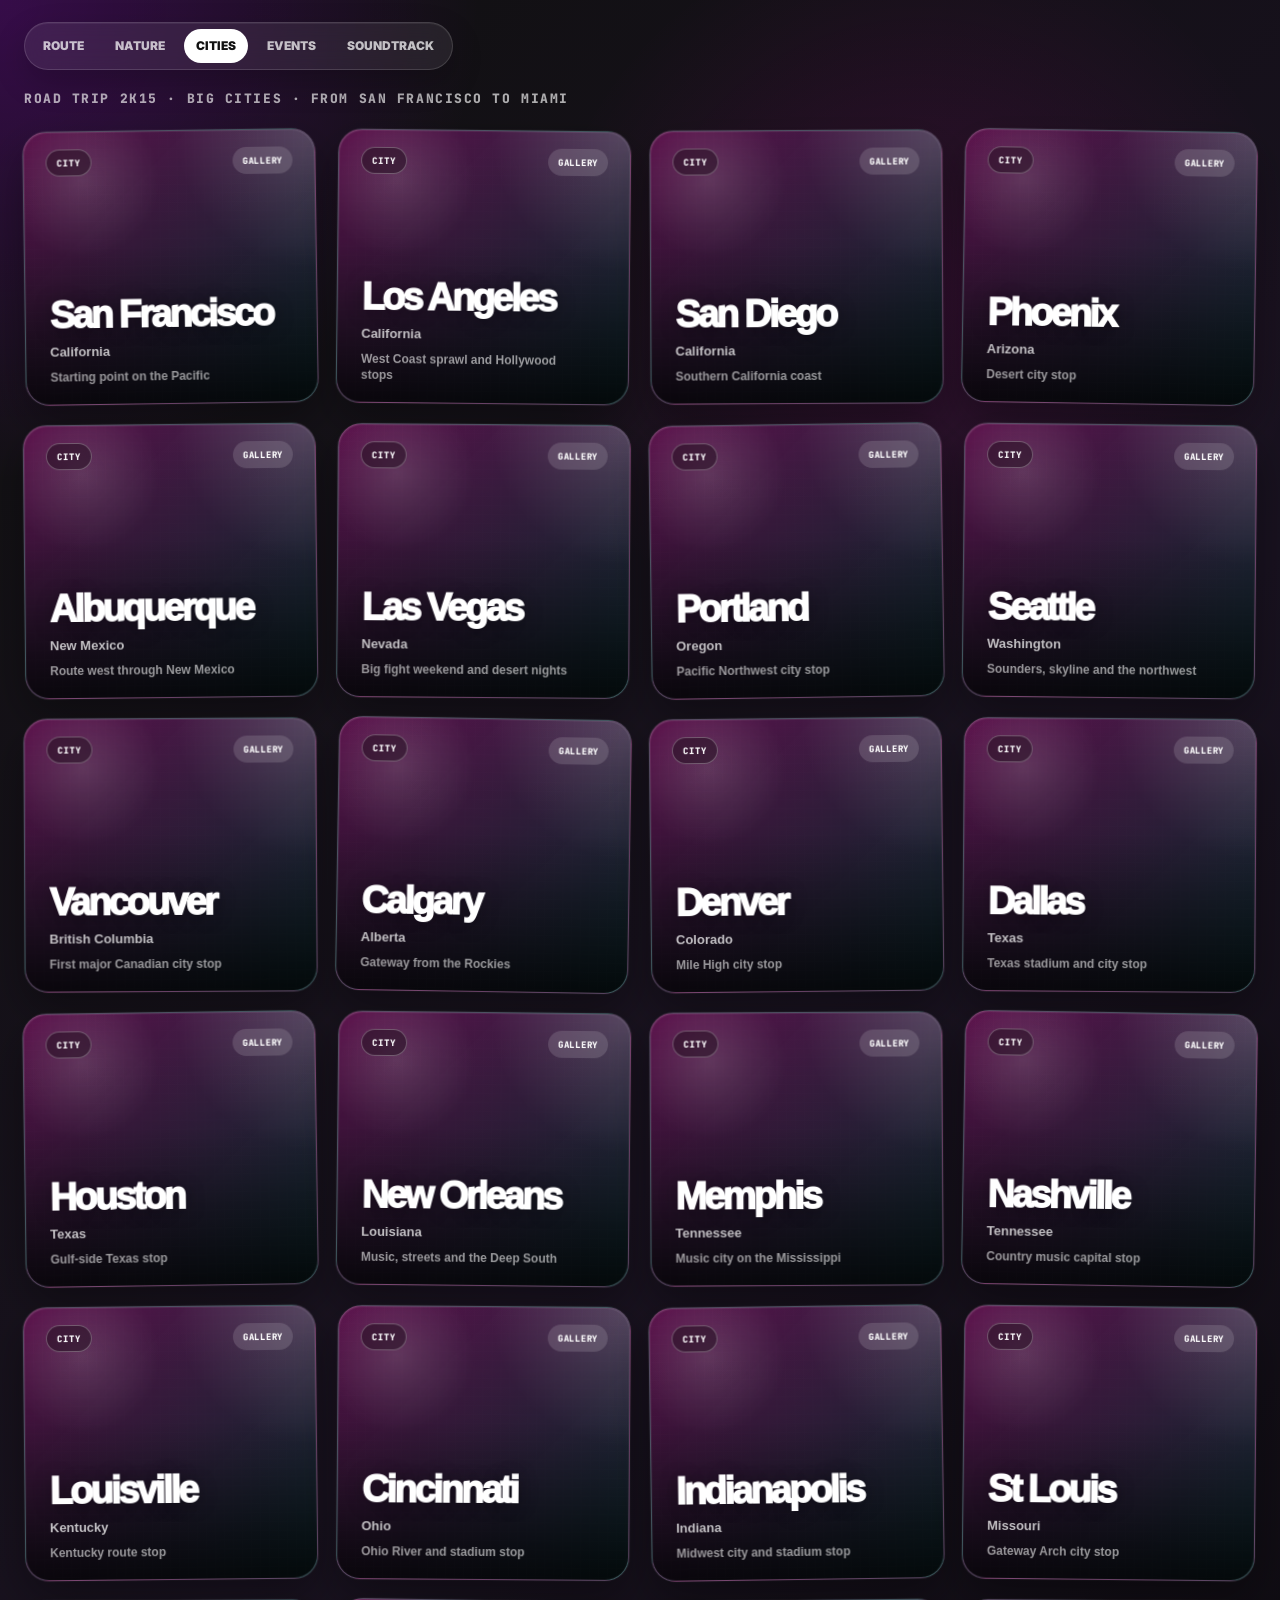
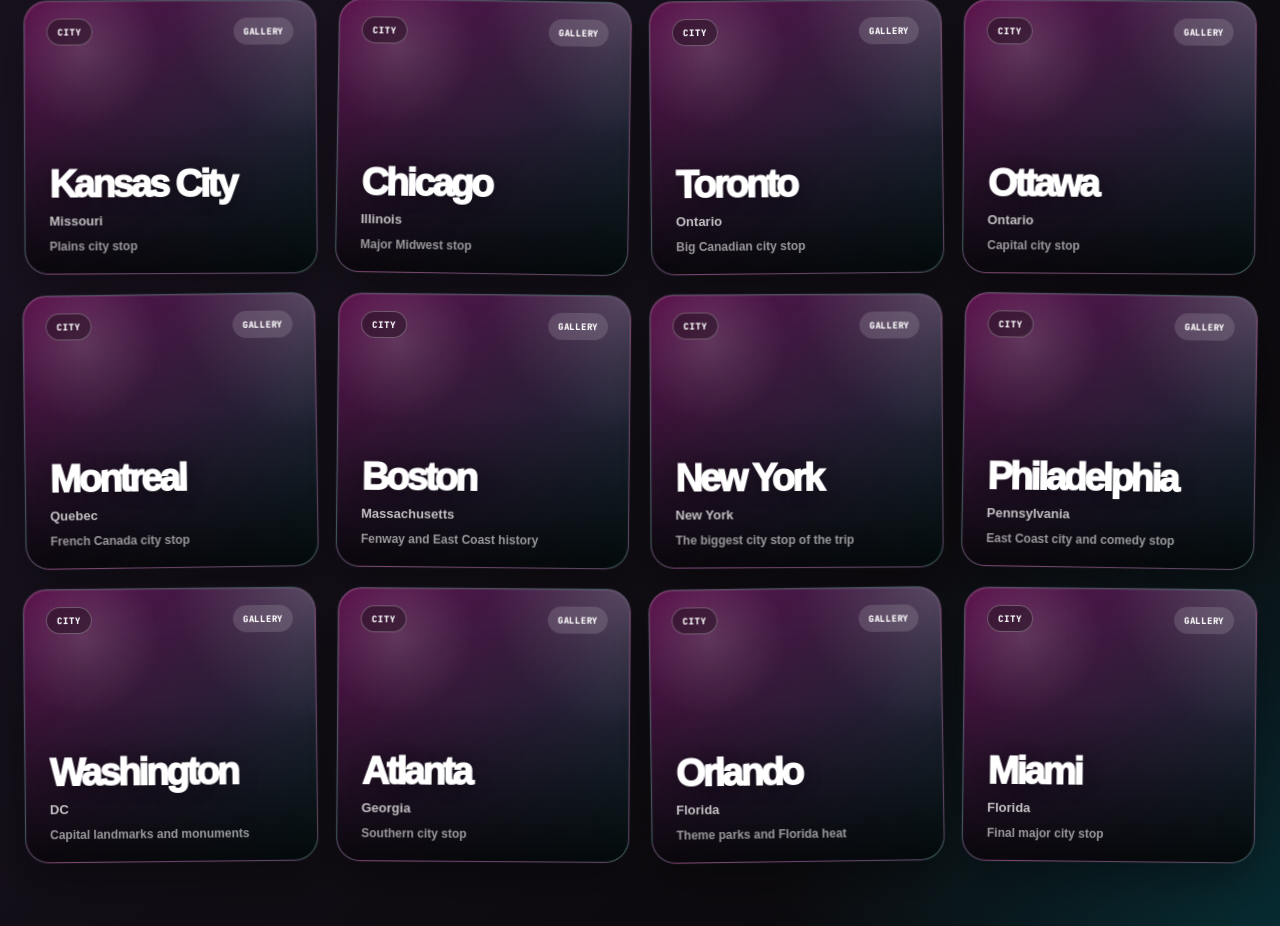
==== commit 17a6ac01: "Update cities.html" ====
--- a/cities.html
+++ b/cities.html
@@ -20,7 +20,7 @@
   <div class="places-page">
     <header class="places-hero">
 <nav class="section-nav" aria-label="Road Trip sections">
-  <a class="section-nav-link" href="index.html">MAP</a>
+  <a class="section-nav-link" href="index.html">ROUTE</a>
   <a class="section-nav-link" href="parks.html">NATURE</a>
   <a class="section-nav-link active" href="cities.html">CITIES</a>
   <a class="section-nav-link" href="events.html">EVENTS</a>
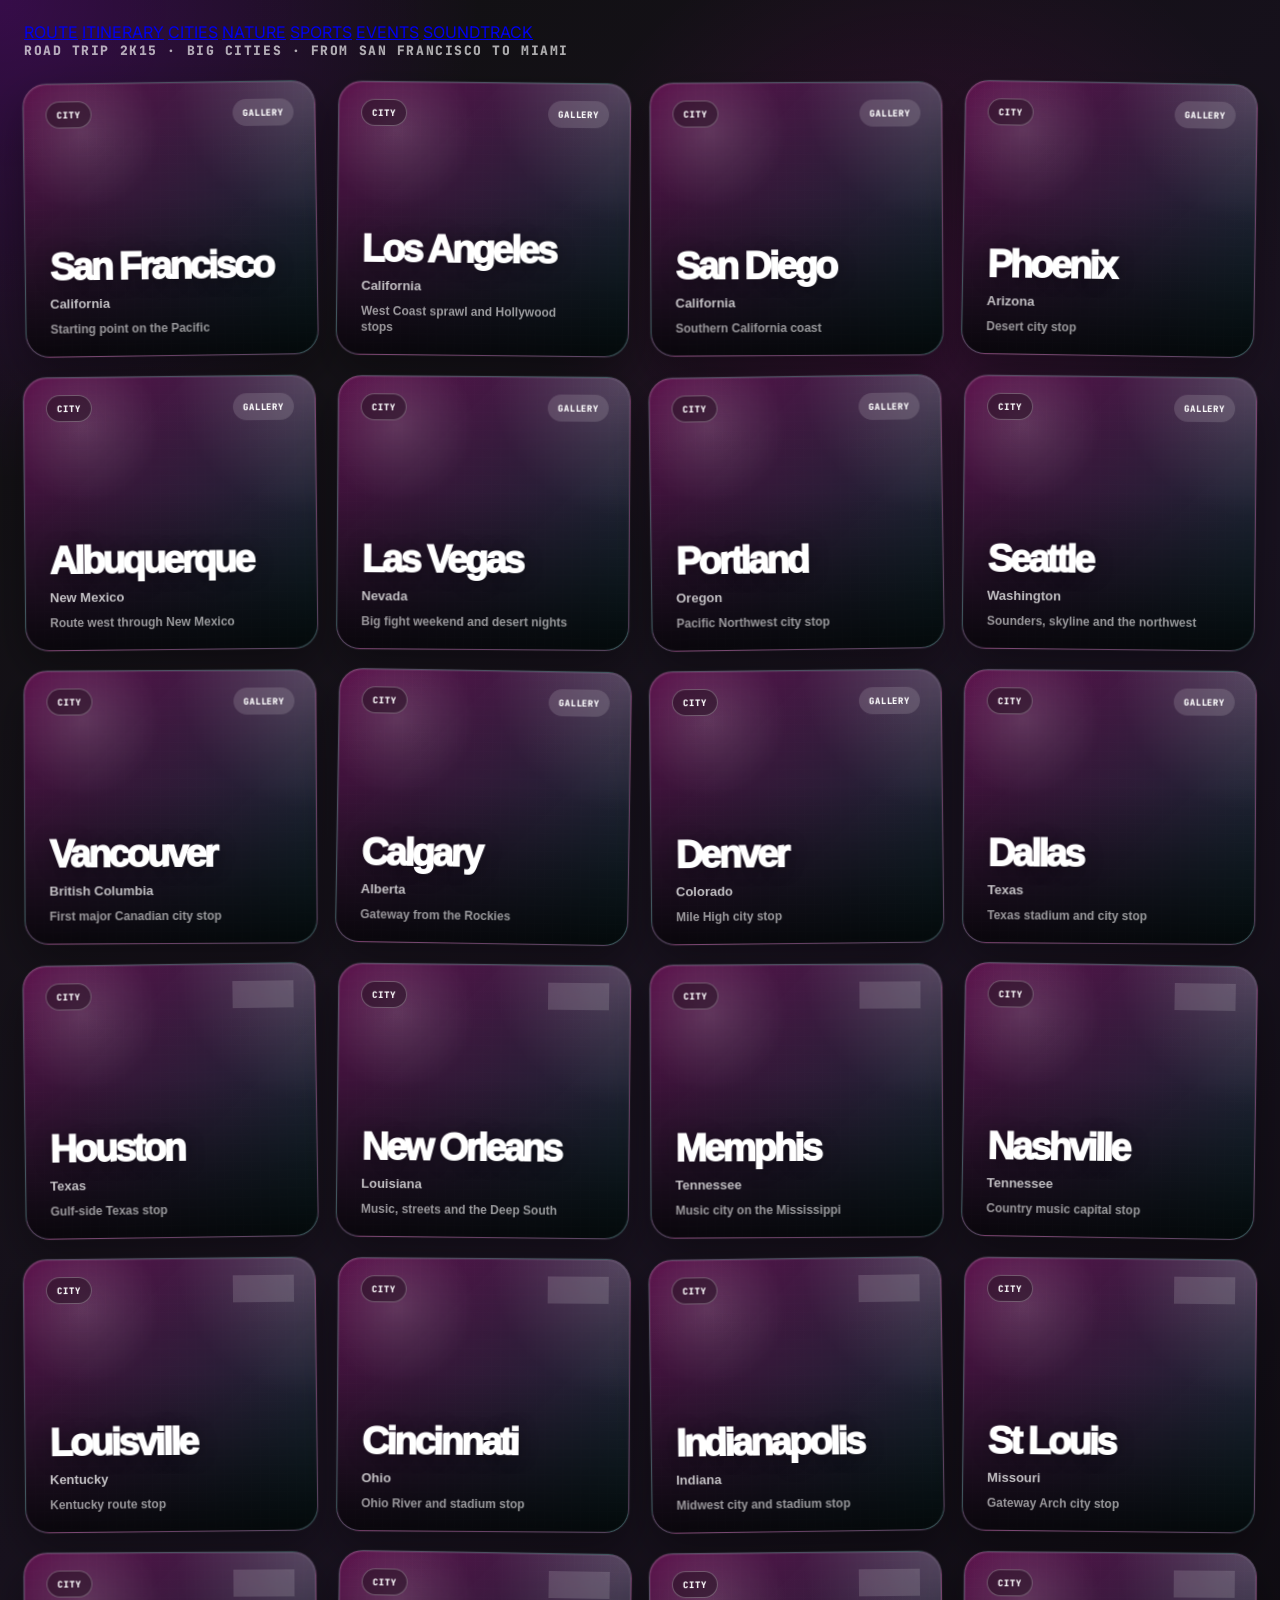
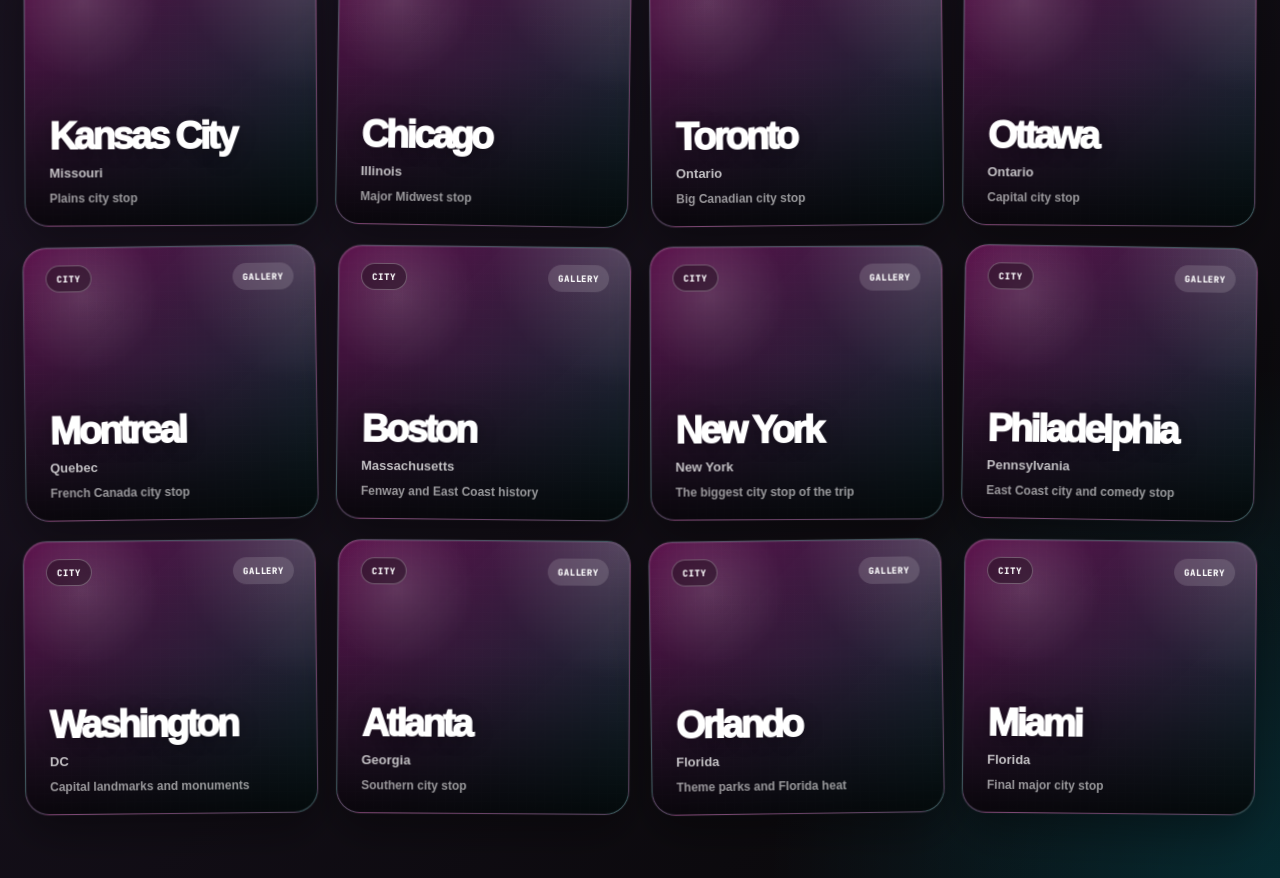
==== commit ad890f10: "Update cities.html" ====
--- a/cities.html
+++ b/cities.html
@@ -19,12 +19,14 @@
 <body data-place-type="city" data-page-title="Big Cities">
   <div class="places-page">
     <header class="places-hero">
-<nav class="section-nav" aria-label="Road Trip sections">
-  <a class="section-nav-link" href="index.html">ROUTE</a>
-  <a class="section-nav-link" href="parks.html">NATURE</a>
-  <a class="section-nav-link active" href="cities.html">CITIES</a>
-  <a class="section-nav-link" href="events.html">EVENTS</a>
-  <a class="section-nav-link" href="soundtrack.html">SOUNDTRACK</a>
+<nav class="home-desktop-nav" aria-label="Road Trip sections">
+  <a class="home-desktop-nav-link" href="index.html">ROUTE</a>
+  <a class="home-desktop-nav-link" href="itinerary.html">ITINERARY</a>
+  <a class="home-desktop-nav-link active" href="cities.html" aria-current="page">CITIES</a>
+  <a class="home-desktop-nav-link" href="parks.html">NATURE</a>
+  <a class="home-desktop-nav-link" href="sports.html">SPORTS</a>
+  <a class="home-desktop-nav-link" href="events.html">EVENTS</a>
+  <a class="home-desktop-nav-link" href="soundtrack.html">SOUNDTRACK</a>
 </nav>
 
       <div class="places-hero-main">
